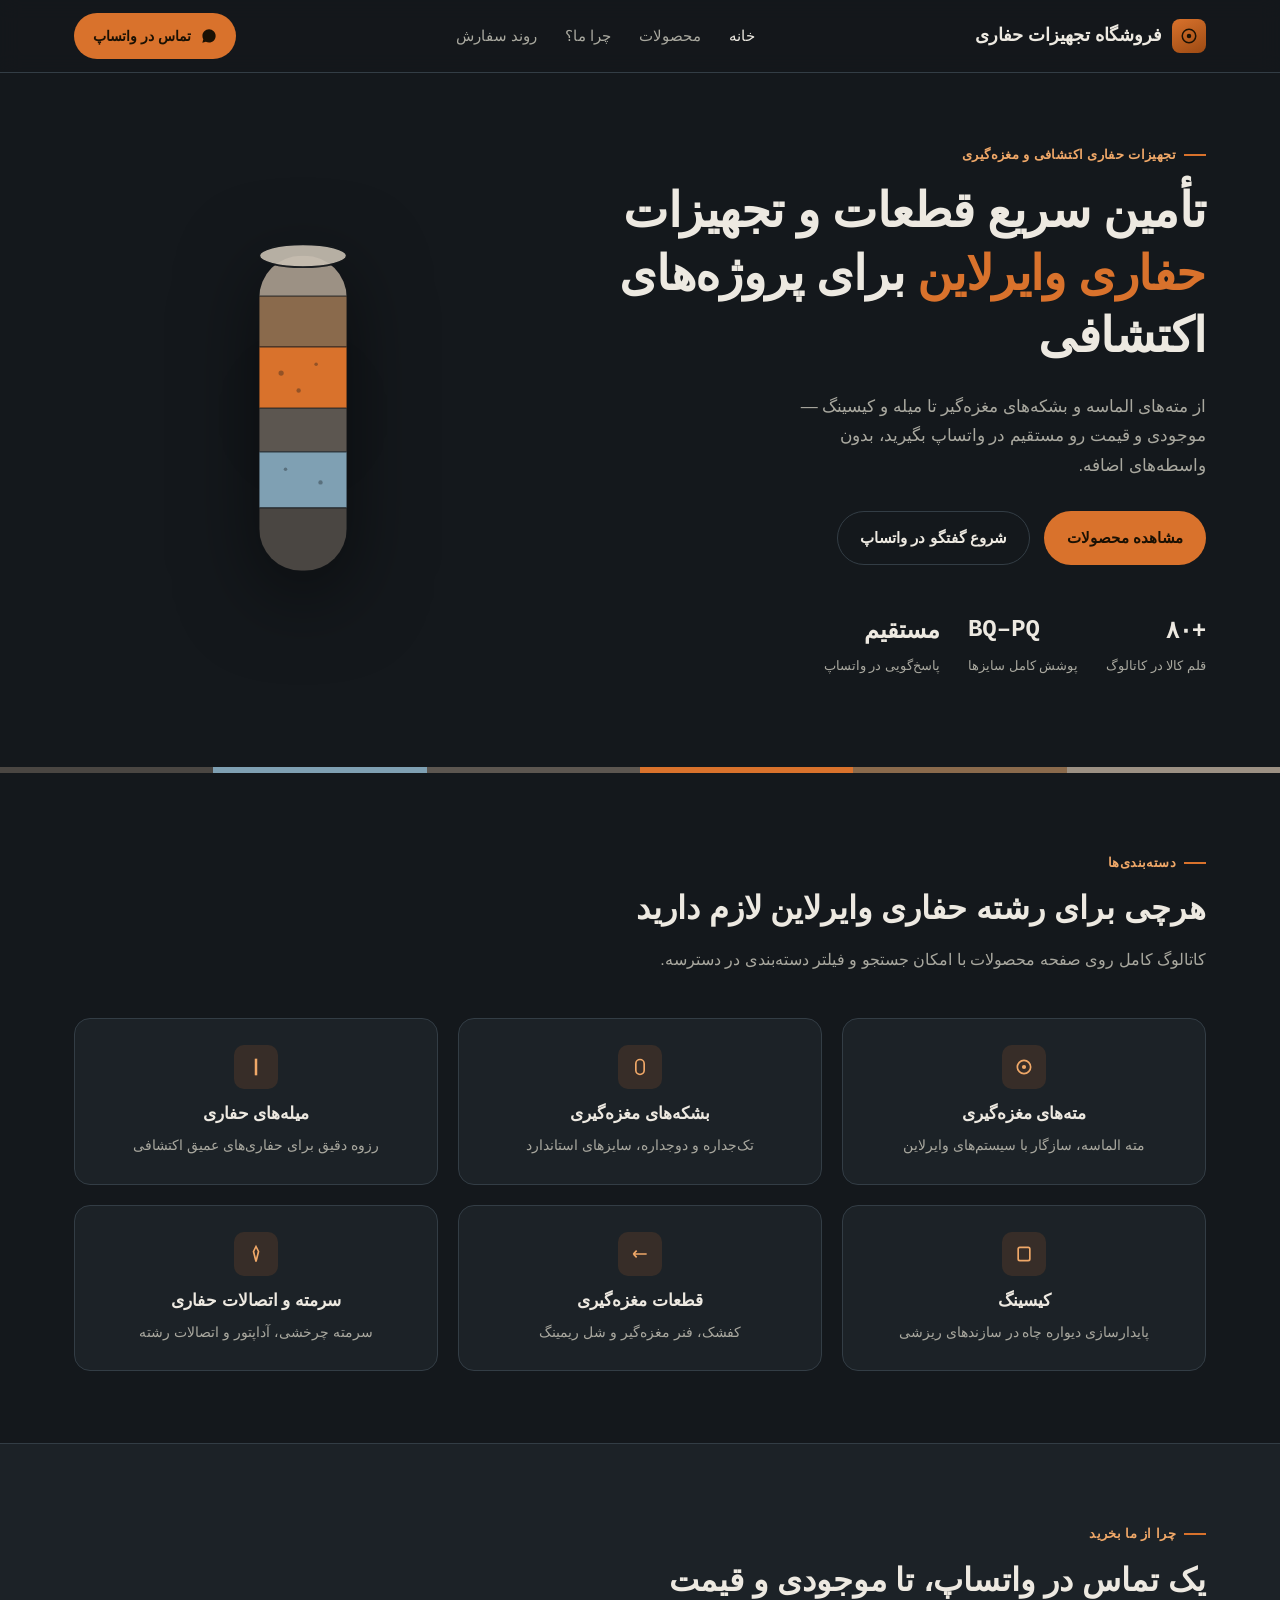
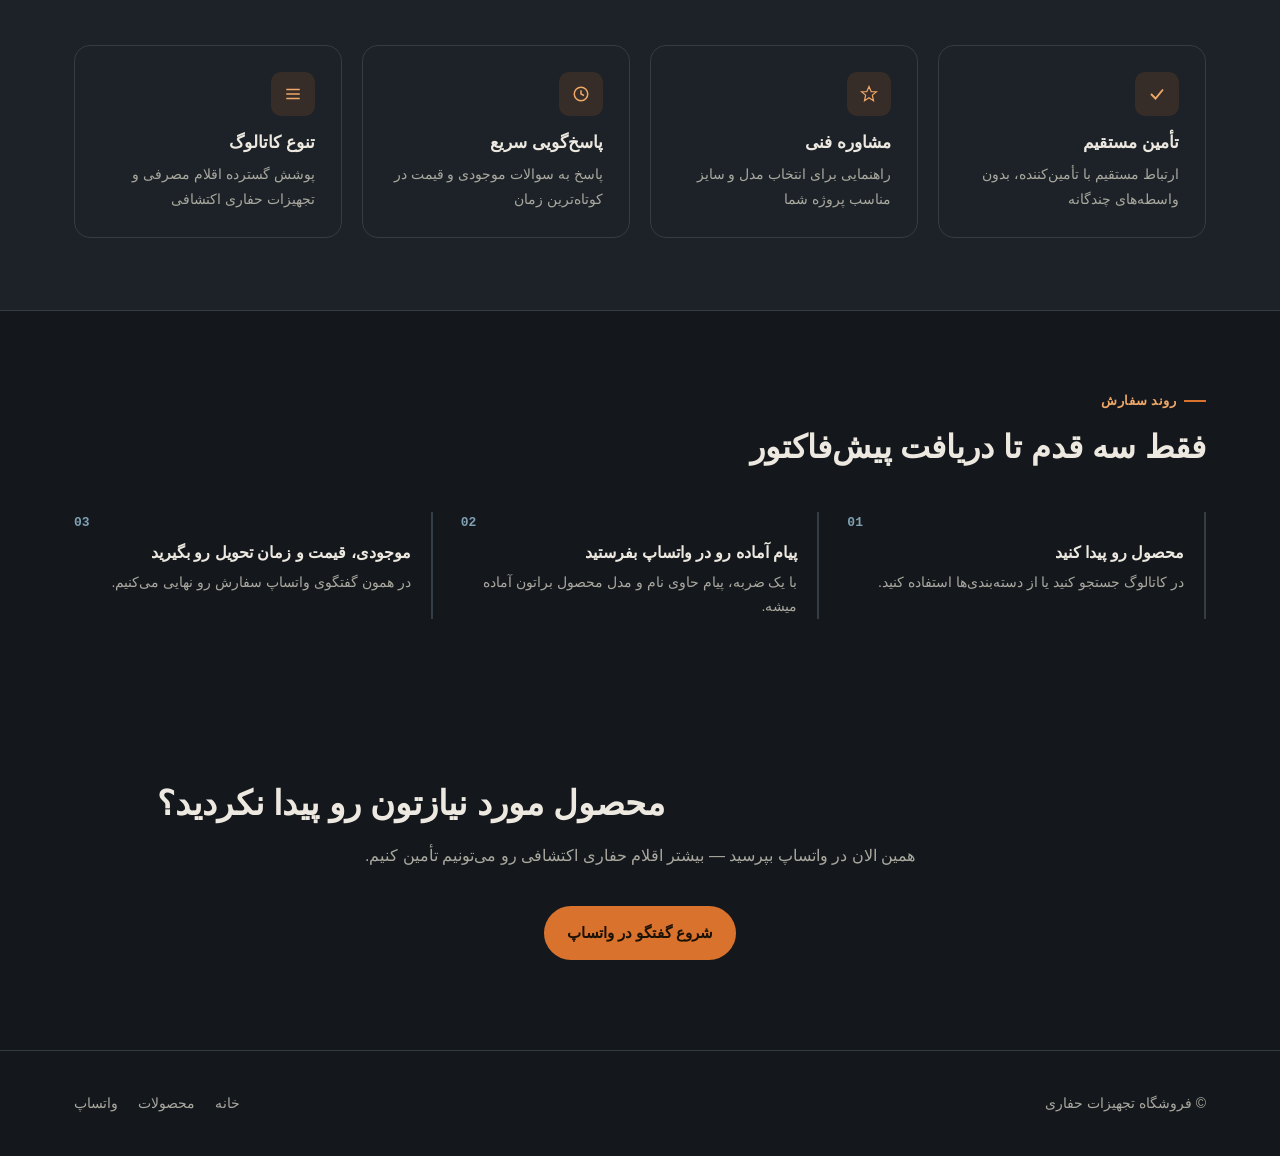
==== index.html @ 7eb8c816 "Add files via upload first commit" ====
<!DOCTYPE html>
<html lang="fa" dir="rtl">
<head>
<meta charset="UTF-8" />
<meta name="viewport" content="width=device-width, initial-scale=1.0" />
<title>فروشگاه تجهیزات حفاری | تأمین تخصصی تجهیزات حفاری اکتشافی</title>
<meta name="description" content="تأمین تجهیزات و اقلام مصرفی حفاری اکتشافی و مغزه‌گیری وایرلاین — مته، بشکه مغزه‌گیر، میله حفاری، کیسینگ و قطعات مرتبط." />
<link rel="stylesheet" href="style.css" />
</head>
<body>

<header class="site-header">
  <div class="container">
    <a href="index.html" class="brand">
      <span class="brand-mark">
        <svg viewBox="0 0 24 24" width="18" height="18"><circle cx="12" cy="12" r="9" fill="none" stroke="currentColor" stroke-width="2"/><circle cx="12" cy="12" r="3" fill="currentColor"/></svg>
      </span>
      <span data-company-name>فروشگاه تجهیزات حفاری</span>
    </a>
    <nav class="main-nav">
      <a href="index.html" aria-current="page">خانه</a>
      <a href="products.html">محصولات</a>
      <a href="#trust">چرا ما؟</a>
      <a href="#steps">روند سفارش</a>
    </nav>
    <div class="header-actions">
      <a class="btn btn-primary" data-whatsapp-general href="#">
        <svg viewBox="0 0 24 24" width="16" height="16"><path fill="currentColor" d="M12.04 2C6.58 2 2.13 6.45 2.13 11.91c0 1.75.46 3.45 1.32 4.95L2 22l5.29-1.39a9.9 9.9 0 0 0 4.75 1.21h.01c5.46 0 9.91-4.45 9.91-9.91 0-2.65-1.03-5.14-2.9-7.01A9.82 9.82 0 0 0 12.04 2"/></svg>
        تماس در واتساپ
      </a>
    </div>
  </div>
</header>

<section class="hero">
  <div class="container">
    <div>
      <div class="eyebrow">تجهیزات حفاری اکتشافی و مغزه‌گیری</div>
      <h1>تأمین سریع قطعات و تجهیزات <span>حفاری وایرلاین</span> برای پروژه‌های اکتشافی</h1>
      <p class="lead">از مته‌های الماسه و بشکه‌های مغزه‌گیر تا میله و کیسینگ — موجودی و قیمت رو مستقیم در واتساپ بگیرید، بدون واسطه‌های اضافه.</p>
      <div class="hero-actions">
        <a href="products.html" class="btn btn-primary">مشاهده محصولات</a>
        <a data-whatsapp-general href="#" class="btn btn-ghost">شروع گفتگو در واتساپ</a>
      </div>
      <div class="hero-stats">
        <div><strong>+۸۰</strong><span>قلم کالا در کاتالوگ</span></div>
        <div><strong class="ltr" dir="ltr">BQ–PQ</strong><span>پوشش کامل سایزها</span></div>
        <div><strong>مستقیم</strong><span>پاسخ‌گویی در واتساپ</span></div>
      </div>
    </div>

    <div class="core-sample" aria-hidden="true">
      <svg class="drill-icon" viewBox="0 0 40 40" width="34" height="34">
        <g fill="none" stroke="currentColor" stroke-width="2.4">
          <circle cx="20" cy="20" r="9"/>
          <path d="M20 2v7M20 31v7M2 20h7M31 20h7M7 7l5 5M28 28l5 5M33 7l-5 5M12 28l-5 5"/>
        </g>
      </svg>
      <svg viewBox="0 0 160 400" width="140">
        <defs>
          <clipPath id="coreClip"><rect x="30" y="26" width="100" height="360" rx="48"/></clipPath>
        </defs>
        <g clip-path="url(#coreClip)">
          <rect x="30" y="26"  width="100" height="46" fill="#9c9184"/>
          <rect x="30" y="72"  width="100" height="58" fill="#8a6a4c"/>
          <rect x="30" y="130" width="100" height="70" fill="#d9722c"/>
          <rect x="30" y="200" width="100" height="50" fill="#5c5650"/>
          <rect x="30" y="250" width="100" height="64" fill="#7fa0b3"/>
          <rect x="30" y="314" width="100" height="72" fill="#4a4642"/>
          <g stroke="#14181c" stroke-width="2" opacity="0.5">
            <line x1="30" y1="72"  x2="130" y2="72"/>
            <line x1="30" y1="130" x2="130" y2="130"/>
            <line x1="30" y1="200" x2="130" y2="200"/>
            <line x1="30" y1="250" x2="130" y2="250"/>
            <line x1="30" y1="314" x2="130" y2="314"/>
          </g>
          <g fill="#14181c" opacity="0.35">
            <circle cx="55" cy="160" r="3"/><circle cx="95" cy="150" r="2"/><circle cx="75" cy="180" r="2.5"/>
            <circle cx="60" cy="270" r="2"/><circle cx="100" cy="285" r="2.5"/>
          </g>
        </g>
        <ellipse cx="80" cy="26" rx="50" ry="13" fill="#c9c0b3" stroke="#14181c" stroke-width="2" opacity="0.9"/>
        <path d="M30 26a50 13 0 0 0 100 0" fill="none" stroke="#14181c" stroke-width="2" opacity="0.35"/>
      </svg>
    </div>
  </div>
</section>

<div class="strata-rule" aria-hidden="true">
  <span style="background:#9c9184"></span><span style="background:#8a6a4c"></span>
  <span style="background:#d9722c"></span><span style="background:#5c5650"></span>
  <span style="background:#7fa0b3"></span><span style="background:#4a4642"></span>
</div>

<section id="categories">
  <div class="container">
    <div class="section-head reveal">
      <div class="eyebrow">دسته‌بندی‌ها</div>
      <h2>هرچی برای رشته حفاری وایرلاین لازم دارید</h2>
      <p>کاتالوگ کامل روی صفحه محصولات با امکان جستجو و فیلتر دسته‌بندی در دسترسه.</p>
    </div>
    <div class="grid-3">
      <a href="products.html" class="category-card reveal">
        <div class="category-icon"><svg viewBox="0 0 24 24" width="20" height="20"><circle cx="12" cy="12" r="8" fill="none" stroke="currentColor" stroke-width="2"/><circle cx="12" cy="12" r="2.5" fill="currentColor"/></svg></div>
        <h3>مته‌های مغزه‌گیری</h3>
        <p>مته الماسه، سازگار با سیستم‌های وایرلاین</p>
      </a>
      <a href="products.html" class="category-card reveal">
        <div class="category-icon"><svg viewBox="0 0 24 24" width="20" height="20"><rect x="7" y="3" width="10" height="18" rx="5" fill="none" stroke="currentColor" stroke-width="2"/></svg></div>
        <h3>بشکه‌های مغزه‌گیری</h3>
        <p>تک‌جداره و دوجداره، سایزهای استاندارد</p>
      </a>
      <a href="products.html" class="category-card reveal">
        <div class="category-icon"><svg viewBox="0 0 24 24" width="20" height="20"><line x1="12" y1="2" x2="12" y2="22" stroke="currentColor" stroke-width="3"/></svg></div>
        <h3>میله‌های حفاری</h3>
        <p>رزوه دقیق برای حفاری‌های عمیق اکتشافی</p>
      </a>
      <a href="products.html" class="category-card reveal">
        <div class="category-icon"><svg viewBox="0 0 24 24" width="20" height="20"><rect x="5" y="4" width="14" height="16" rx="2" fill="none" stroke="currentColor" stroke-width="2"/></svg></div>
        <h3>کیسینگ</h3>
        <p>پایدارسازی دیواره چاه در سازندهای ریزشی</p>
      </a>
      <a href="products.html" class="category-card reveal">
        <div class="category-icon"><svg viewBox="0 0 24 24" width="20" height="20"><path d="M4 12h16M4 12l4-4M4 12l4 4" fill="none" stroke="currentColor" stroke-width="2"/></svg></div>
        <h3>قطعات مغزه‌گیری</h3>
        <p>کفشک، فنر مغزه‌گیر و شل ریمینگ</p>
      </a>
      <a href="products.html" class="category-card reveal">
        <div class="category-icon"><svg viewBox="0 0 24 24" width="20" height="20"><path d="M12 3l3 6-3 12-3-12z" fill="none" stroke="currentColor" stroke-width="2"/></svg></div>
        <h3>سرمته و اتصالات حفاری</h3>
        <p>سرمته چرخشی، آداپتور و اتصالات رشته</p>
      </a>
    </div>
  </div>
</section>

<section class="trust-band" id="trust">
  <div class="container">
    <div class="section-head reveal">
      <div class="eyebrow">چرا از ما بخرید</div>
      <h2>یک تماس در واتساپ، تا موجودی و قیمت</h2>
    </div>
    <div class="grid-4">
      <div class="feature-card reveal">
        <div class="feature-icon"><svg viewBox="0 0 24 24" width="18" height="18"><path d="M4 12l6 6L20 6" fill="none" stroke="currentColor" stroke-width="2.5"/></svg></div>
        <h3>تأمین مستقیم</h3>
        <p>ارتباط مستقیم با تأمین‌کننده، بدون واسطه‌های چندگانه</p>
      </div>
      <div class="feature-card reveal">
        <div class="feature-icon"><svg viewBox="0 0 24 24" width="18" height="18"><path d="M12 2l3 7h7l-5.5 4.5L18 21l-6-4-6 4 1.5-7.5L2 9h7z" fill="none" stroke="currentColor" stroke-width="1.6"/></svg></div>
        <h3>مشاوره فنی</h3>
        <p>راهنمایی برای انتخاب مدل و سایز مناسب پروژه شما</p>
      </div>
      <div class="feature-card reveal">
        <div class="feature-icon"><svg viewBox="0 0 24 24" width="18" height="18"><circle cx="12" cy="12" r="9" fill="none" stroke="currentColor" stroke-width="2"/><path d="M12 7v5l4 2" fill="none" stroke="currentColor" stroke-width="2"/></svg></div>
        <h3>پاسخ‌گویی سریع</h3>
        <p>پاسخ به سوالات موجودی و قیمت در کوتاه‌ترین زمان</p>
      </div>
      <div class="feature-card reveal">
        <div class="feature-icon"><svg viewBox="0 0 24 24" width="18" height="18"><path d="M3 12h18M3 6h18M3 18h18" stroke="currentColor" stroke-width="2"/></svg></div>
        <h3>تنوع کاتالوگ</h3>
        <p>پوشش گسترده اقلام مصرفی و تجهیزات حفاری اکتشافی</p>
      </div>
    </div>
  </div>
</section>

<section id="steps">
  <div class="container">
    <div class="section-head reveal">
      <div class="eyebrow">روند سفارش</div>
      <h2>فقط سه قدم تا دریافت پیش‌فاکتور</h2>
    </div>
    <div class="steps-row">
      <div class="step reveal">
        <strong class="ltr">01</strong>
        <h4>محصول رو پیدا کنید</h4>
        <p>در کاتالوگ جستجو کنید یا از دسته‌بندی‌ها استفاده کنید.</p>
      </div>
      <div class="step reveal">
        <strong class="ltr">02</strong>
        <h4>پیام آماده رو در واتساپ بفرستید</h4>
        <p>با یک ضربه، پیام حاوی نام و مدل محصول براتون آماده میشه.</p>
      </div>
      <div class="step reveal">
        <strong class="ltr">03</strong>
        <h4>موجودی، قیمت و زمان تحویل رو بگیرید</h4>
        <p>در همون گفتگوی واتساپ سفارش رو نهایی می‌کنیم.</p>
      </div>
    </div>
  </div>
</section>

<section class="cta-band">
  <div class="container reveal">
    <h2>محصول مورد نیازتون رو پیدا نکردید؟</h2>
    <p>همین الان در واتساپ بپرسید — بیشتر اقلام حفاری اکتشافی رو می‌تونیم تأمین کنیم.</p>
    <a data-whatsapp-general href="#" class="btn btn-primary">شروع گفتگو در واتساپ</a>
  </div>
</section>

<footer class="site-footer">
  <div class="container">
    <span>© <span data-company-name>فروشگاه تجهیزات حفاری</span></span>
    <div class="footer-links">
      <a href="index.html">خانه</a>
      <a href="products.html">محصولات</a>
      <a data-whatsapp-general href="#">واتساپ</a>
    </div>
  </div>
</footer>

<script src="products-data.js"></script>
<script src="main.js"></script>
</body>
</html>
---- style.css ----
/* ==========================================================================
   فونت فارسی (روی همین ریپازیتوری میزبانی می‌شود، بدون وابستگی به سرویس‌های
   خارجی مثل Google Fonts — برای پایداری بیشتر روی اینترنت داخل ایران)
   ========================================================================== */
@font-face {
  font-family: "Vazirmatn";
  src: url("fonts/Vazirmatn-Regular.woff2") format("woff2");
  font-weight: 400;
  font-display: swap;
}
@font-face {
  font-family: "Vazirmatn";
  src: url("fonts/Vazirmatn-Medium.woff2") format("woff2");
  font-weight: 500;
  font-display: swap;
}
@font-face {
  font-family: "Vazirmatn";
  src: url("fonts/Vazirmatn-SemiBold.woff2") format("woff2");
  font-weight: 600;
  font-display: swap;
}
@font-face {
  font-family: "Vazirmatn";
  src: url("fonts/Vazirmatn-Black.woff2") format("woff2");
  font-weight: 900;
  font-display: swap;
}

/* ==========================================================================
   توکن‌های طراحی
   ========================================================================== */
:root {
  --ink: #14181c;
  --surface: #1c2227;
  --surface-raised: #262e35;
  --border: #333d45;

  --accent: #d9722c;
  --accent-soft: #f0a868;
  --steel: #7fa0b3;

  --paper: #ede9e1;
  --paper-dim: #a9a89f;

  --radius: 10px;
  --radius-lg: 16px;
  --shadow: 0 12px 30px -12px rgba(0, 0, 0, 0.55);

  --font-body: "Vazirmatn", Tahoma, "Segoe UI", sans-serif;
  --font-mono: "SFMono-Regular", Consolas, "Liberation Mono", Menlo, monospace;

  --container: 1180px;
}

/* ==========================================================================
   پایه
   ========================================================================== */
* {
  box-sizing: border-box;
}
html {
  scroll-behavior: smooth;
}
body {
  margin: 0;
  background: var(--ink);
  color: var(--paper);
  font-family: var(--font-body);
  line-height: 1.75;
  -webkit-font-smoothing: antialiased;
}
img {
  max-width: 100%;
  display: block;
}
a {
  color: inherit;
  text-decoration: none;
}
h1, h2, h3, h4 {
  font-weight: 900;
  line-height: 1.3;
  margin: 0 0 0.5em;
}
p {
  margin: 0 0 1em;
  color: var(--paper-dim);
}
.container {
  max-width: var(--container);
  margin-inline: auto;
  padding-inline: 24px;
}
.ltr {
  direction: ltr;
  unicode-bidi: isolate;
  font-family: var(--font-mono);
}
section {
  padding-block: 72px;
}
.eyebrow {
  display: inline-flex;
  align-items: center;
  gap: 8px;
  font-size: 13px;
  font-weight: 600;
  letter-spacing: 0.03em;
  color: var(--accent-soft);
  margin-bottom: 14px;
}
.eyebrow::before {
  content: "";
  width: 22px;
  height: 2px;
  background: var(--accent);
  display: inline-block;
}

/* ==========================================================================
   دکمه‌ها
   ========================================================================== */
.btn {
  display: inline-flex;
  align-items: center;
  gap: 10px;
  padding: 13px 22px;
  border-radius: 999px;
  font-weight: 600;
  font-size: 15px;
  border: 1px solid transparent;
  cursor: pointer;
  transition: transform 0.15s ease, box-shadow 0.15s ease, background 0.15s ease;
  white-space: nowrap;
}
.btn:active {
  transform: scale(0.97);
}
.btn-primary {
  background: var(--accent);
  color: #1a1104;
}
.btn-primary:hover {
  background: var(--accent-soft);
  box-shadow: 0 8px 20px -6px rgba(217, 114, 44, 0.55);
}
.btn-ghost {
  background: transparent;
  border-color: var(--border);
  color: var(--paper);
}
.btn-ghost:hover {
  border-color: var(--steel);
  color: var(--steel);
}
.btn-whatsapp {
  background: #25d366;
  color: #05320f;
  width: 100%;
  justify-content: center;
}
.btn-whatsapp:hover {
  background: #34e37a;
}

/* ==========================================================================
   هدر
   ========================================================================== */
.site-header {
  position: sticky;
  top: 0;
  z-index: 40;
  background: rgba(20, 24, 28, 0.85);
  backdrop-filter: blur(10px);
  border-bottom: 1px solid var(--border);
}
.site-header .container {
  display: flex;
  align-items: center;
  justify-content: space-between;
  height: 72px;
}
.brand {
  display: flex;
  align-items: center;
  gap: 10px;
  font-weight: 900;
  font-size: 18px;
}
.brand-mark {
  width: 34px;
  height: 34px;
  border-radius: 8px;
  background: linear-gradient(155deg, var(--accent), #9c4a13);
  display: grid;
  place-items: center;
  color: #1a1104;
  flex-shrink: 0;
}
.main-nav {
  display: flex;
  align-items: center;
  gap: 28px;
}
.main-nav a {
  font-size: 15px;
  color: var(--paper-dim);
  font-weight: 500;
}
.main-nav a:hover,
.main-nav a[aria-current="page"] {
  color: var(--paper);
}
.header-actions {
  display: flex;
  align-items: center;
  gap: 12px;
}
.header-actions .btn {
  padding: 10px 18px;
  font-size: 14px;
}
@media (max-width: 720px) {
  .main-nav {
    display: none;
  }
}

/* ==========================================================================
   هیرو + نمونه لایه‌های مغزه (المان بصری اصلی)
   ========================================================================== */
.hero {
  padding-block: 64px 88px;
  overflow: hidden;
  position: relative;
}
.hero .container {
  display: grid;
  grid-template-columns: 1.15fr 0.85fr;
  gap: 56px;
  align-items: center;
}
.hero h1 {
  font-size: clamp(30px, 4.4vw, 48px);
  letter-spacing: -0.01em;
}
.hero h1 span {
  color: var(--accent);
}
.hero .lead {
  font-size: 17px;
  max-width: 46ch;
}
.hero-actions {
  display: flex;
  gap: 14px;
  margin-top: 30px;
  flex-wrap: wrap;
}
.hero-stats {
  display: flex;
  gap: 28px;
  margin-top: 44px;
  flex-wrap: wrap;
}
.hero-stats div strong {
  display: block;
  font-size: 24px;
  color: var(--paper);
  font-weight: 900;
}
.hero-stats div span {
  font-size: 13px;
  color: var(--paper-dim);
}

.core-sample {
  position: relative;
  height: 420px;
  display: flex;
  justify-content: center;
}
.core-sample svg {
  height: 100%;
  filter: drop-shadow(0 25px 40px rgba(0, 0, 0, 0.5));
}
.core-sample .drill-icon {
  position: absolute;
  top: -18px;
  left: 50%;
  transform: translateX(-50%);
  color: var(--accent-soft);
  animation: spin 7s linear infinite;
  transform-origin: center;
}
@keyframes spin {
  from { transform: translateX(-50%) rotate(0deg); }
  to { transform: translateX(-50%) rotate(360deg); }
}
@media (prefers-reduced-motion: reduce) {
  .core-sample .drill-icon { animation: none; }
  html { scroll-behavior: auto; }
}
@media (max-width: 900px) {
  .hero .container {
    grid-template-columns: 1fr;
  }
  .core-sample {
    height: 220px;
    order: -1;
  }
}

/* strata divider used between sections */
.strata-rule {
  height: 6px;
  display: flex;
}
.strata-rule span {
  flex: 1;
}

/* ==========================================================================
   بخش دسته‌بندی‌ها / ویژگی‌ها
   ========================================================================== */
.section-head {
  max-width: 640px;
  margin-bottom: 44px;
}
.section-head h2 {
  font-size: clamp(24px, 3vw, 32px);
}
.grid-3 {
  display: grid;
  grid-template-columns: repeat(3, 1fr);
  gap: 20px;
}
.grid-4 {
  display: grid;
  grid-template-columns: repeat(4, 1fr);
  gap: 20px;
}
@media (max-width: 900px) {
  .grid-3, .grid-4 { grid-template-columns: repeat(2, 1fr); }
}
@media (max-width: 560px) {
  .grid-3, .grid-4 { grid-template-columns: 1fr; }
}
.feature-card, .category-card {
  background: var(--surface);
  border: 1px solid var(--border);
  border-radius: var(--radius-lg);
  padding: 26px;
  transition: transform 0.2s ease, border-color 0.2s ease;
}
.category-card {
  text-align: center;
}
.feature-card:hover, .category-card:hover {
  transform: translateY(-4px);
  border-color: var(--steel);
}
.feature-icon, .category-icon {
  width: 44px;
  height: 44px;
  border-radius: 10px;
  background: rgba(217, 114, 44, 0.14);
  color: var(--accent-soft);
  display: grid;
  place-items: center;
  margin-bottom: 16px;
}
.category-icon {
  margin-inline: auto;
  margin-bottom: 14px;
}
.feature-card h3, .category-card h3 {
  font-size: 17px;
  margin-bottom: 8px;
}
.feature-card p, .category-card p {
  font-size: 14px;
  margin: 0;
}

/* ==========================================================================
   بخش اعتماد / روند سفارش
   ========================================================================== */
.trust-band {
  background: var(--surface);
  border-top: 1px solid var(--border);
  border-bottom: 1px solid var(--border);
}
.steps-row {
  display: grid;
  grid-template-columns: repeat(3, 1fr);
  gap: 28px;
  counter-reset: step;
}
@media (max-width: 760px) {
  .steps-row { grid-template-columns: 1fr; }
}
.step {
  position: relative;
  padding-inline-start: 20px;
  border-inline-start: 2px solid var(--border);
}
.step strong {
  display: block;
  color: var(--steel);
  font-family: var(--font-mono);
  font-size: 13px;
  margin-bottom: 8px;
}
.step h4 {
  margin-bottom: 6px;
  font-size: 16px;
}
.step p {
  font-size: 14px;
  margin: 0;
}

/* ==========================================================================
   نوار CTA پایانی صفحه اصلی
   ========================================================================== */
.cta-band {
  text-align: center;
  padding-block: 90px;
}
.cta-band h2 {
  font-size: clamp(24px, 3.4vw, 34px);
  max-width: 640px;
  margin-inline: auto 0.5em;
}
.cta-band .btn {
  margin-top: 20px;
}

/* ==========================================================================
   فوتر
   ========================================================================== */
.site-footer {
  border-top: 1px solid var(--border);
  padding-block: 40px;
  font-size: 14px;
  color: var(--paper-dim);
}
.site-footer .container {
  display: flex;
  justify-content: space-between;
  align-items: center;
  flex-wrap: wrap;
  gap: 16px;
}
.footer-links {
  display: flex;
  gap: 20px;
}

/* ==========================================================================
   صفحه محصولات — نوار فیلتر
   ========================================================================== */
.page-header {
  padding-block: 48px 32px;
}
.page-header h1 {
  font-size: clamp(26px, 3.6vw, 38px);
}
.filter-bar {
  position: sticky;
  top: 72px;
  z-index: 30;
  background: rgba(20, 24, 28, 0.92);
  backdrop-filter: blur(10px);
  border-bottom: 1px solid var(--border);
  padding-block: 16px;
}
.filter-row {
  display: flex;
  align-items: center;
  gap: 16px;
  flex-wrap: wrap;
}
.search-input {
  flex: 1;
  min-width: 220px;
  background: var(--surface);
  border: 1px solid var(--border);
  border-radius: 999px;
  padding: 11px 18px;
  color: var(--paper);
  font-family: var(--font-body);
  font-size: 14px;
}
.search-input:focus {
  outline: none;
  border-color: var(--accent);
}
.pills {
  display: flex;
  gap: 8px;
  flex-wrap: wrap;
}
.pill {
  background: var(--surface);
  border: 1px solid var(--border);
  color: var(--paper-dim);
  padding: 8px 16px;
  border-radius: 999px;
  font-size: 13px;
  font-family: var(--font-body);
  cursor: pointer;
  transition: all 0.15s ease;
}
.pill:hover {
  border-color: var(--steel);
  color: var(--paper);
}
.pill.active {
  background: var(--accent);
  border-color: var(--accent);
  color: #1a1104;
  font-weight: 600;
}
.result-count {
  font-size: 13px;
  color: var(--paper-dim);
  white-space: nowrap;
}

/* ==========================================================================
   گرید محصولات و کارت
   ========================================================================== */
.product-grid {
  display: grid;
  grid-template-columns: repeat(auto-fill, minmax(270px, 1fr));
  gap: 22px;
  padding-block: 36px 80px;
}
.product-card {
  background: var(--surface);
  border: 1px solid var(--border);
  border-radius: var(--radius-lg);
  overflow: hidden;
  display: flex;
  flex-direction: column;
  transition: transform 0.2s ease, border-color 0.2s ease;
}
.product-card:hover {
  transform: translateY(-4px);
  border-color: var(--steel);
}
.product-media {
  position: relative;
  aspect-ratio: 4 / 3;
  background: linear-gradient(155deg, var(--surface-raised), var(--ink));
}
.product-media img {
  width: 100%;
  height: 100%;
  object-fit: cover;
}
.media-fallback {
  position: absolute;
  inset: 0;
  display: none;
  flex-direction: column;
  align-items: center;
  justify-content: center;
  gap: 8px;
  color: var(--steel);
}
.media-fallback span {
  font-size: 12px;
  color: var(--paper-dim);
}
.product-media.no-image img {
  display: none;
}
.product-media.no-image .media-fallback {
  display: flex;
}
.product-body {
  padding: 20px;
  display: flex;
  flex-direction: column;
  flex: 1;
}
.product-category {
  font-size: 12px;
  color: var(--steel);
  font-weight: 600;
  margin-bottom: 8px;
}
.product-name {
  font-size: 17px;
  margin-bottom: 8px;
}
.product-desc {
  font-size: 13.5px;
  flex: 1;
}
.model-list {
  display: flex;
  flex-wrap: wrap;
  gap: 6px;
  margin-bottom: 18px;
}
.model-pill {
  font-family: var(--font-mono);
  font-size: 12px;
  background: var(--surface-raised);
  border: 1px solid var(--border);
  color: var(--paper);
  padding: 3px 10px;
  border-radius: 6px;
}
.empty-state {
  text-align: center;
  padding-block: 60px;
  color: var(--paper-dim);
}

/* ==========================================================================
   ظاهر شدن تدریجی هنگام اسکرول
   ========================================================================== */
/* پیش‌فرض: کاملاً نمایان. حالت مخفی فقط توسط جاوااسکریپت و درست قبل از
   observe شدن اضافه می‌شود؛ یعنی اگر جاوااسکریپت اجرا نشود یا کند باشد،
   محتوا هیچ‌وقت مخفی نمی‌مونه. */
.reveal.pre-animate {
  opacity: 0;
  transform: translateY(16px);
  transition: opacity 0.6s ease, transform 0.6s ease;
}
.reveal.pre-animate.in-view {
  opacity: 1;
  transform: translateY(0);
}
@media (prefers-reduced-motion: reduce) {
  .reveal.pre-animate {
    opacity: 1;
    transform: none;
    transition: none;
  }
}
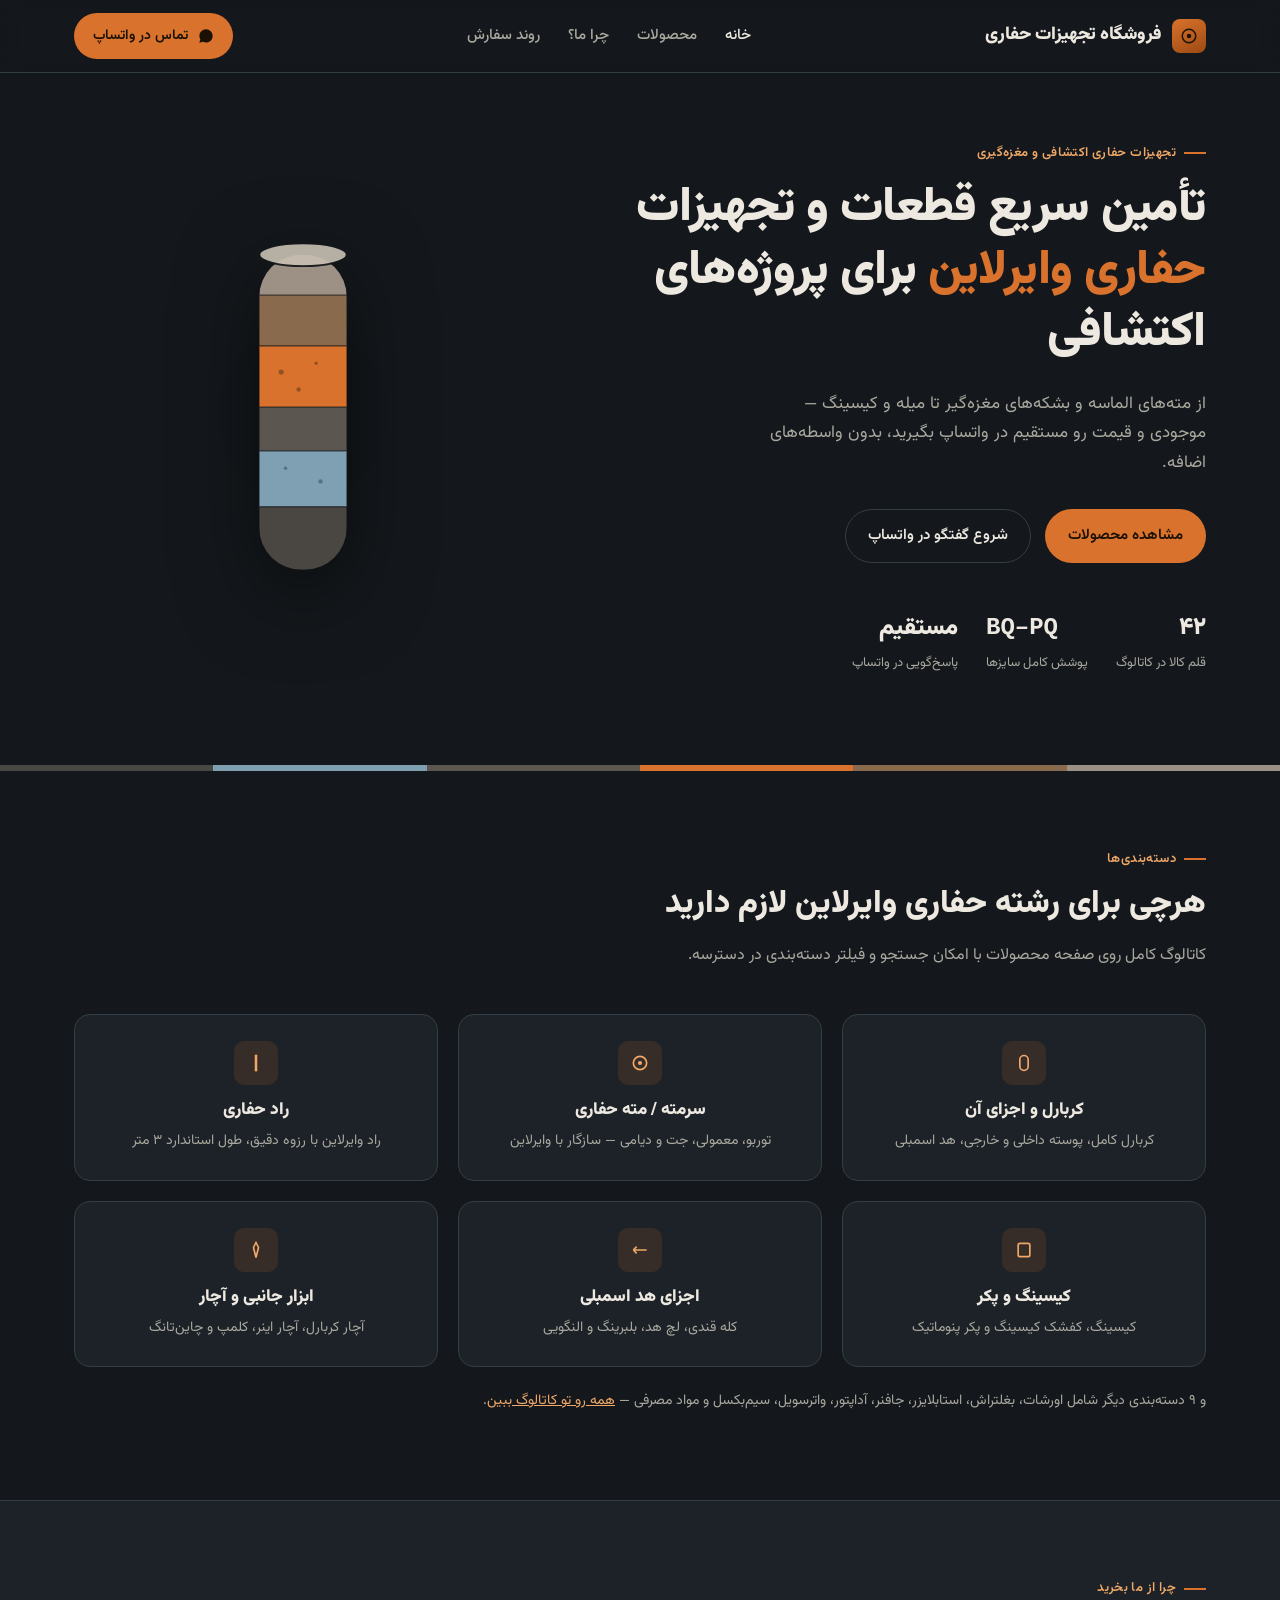
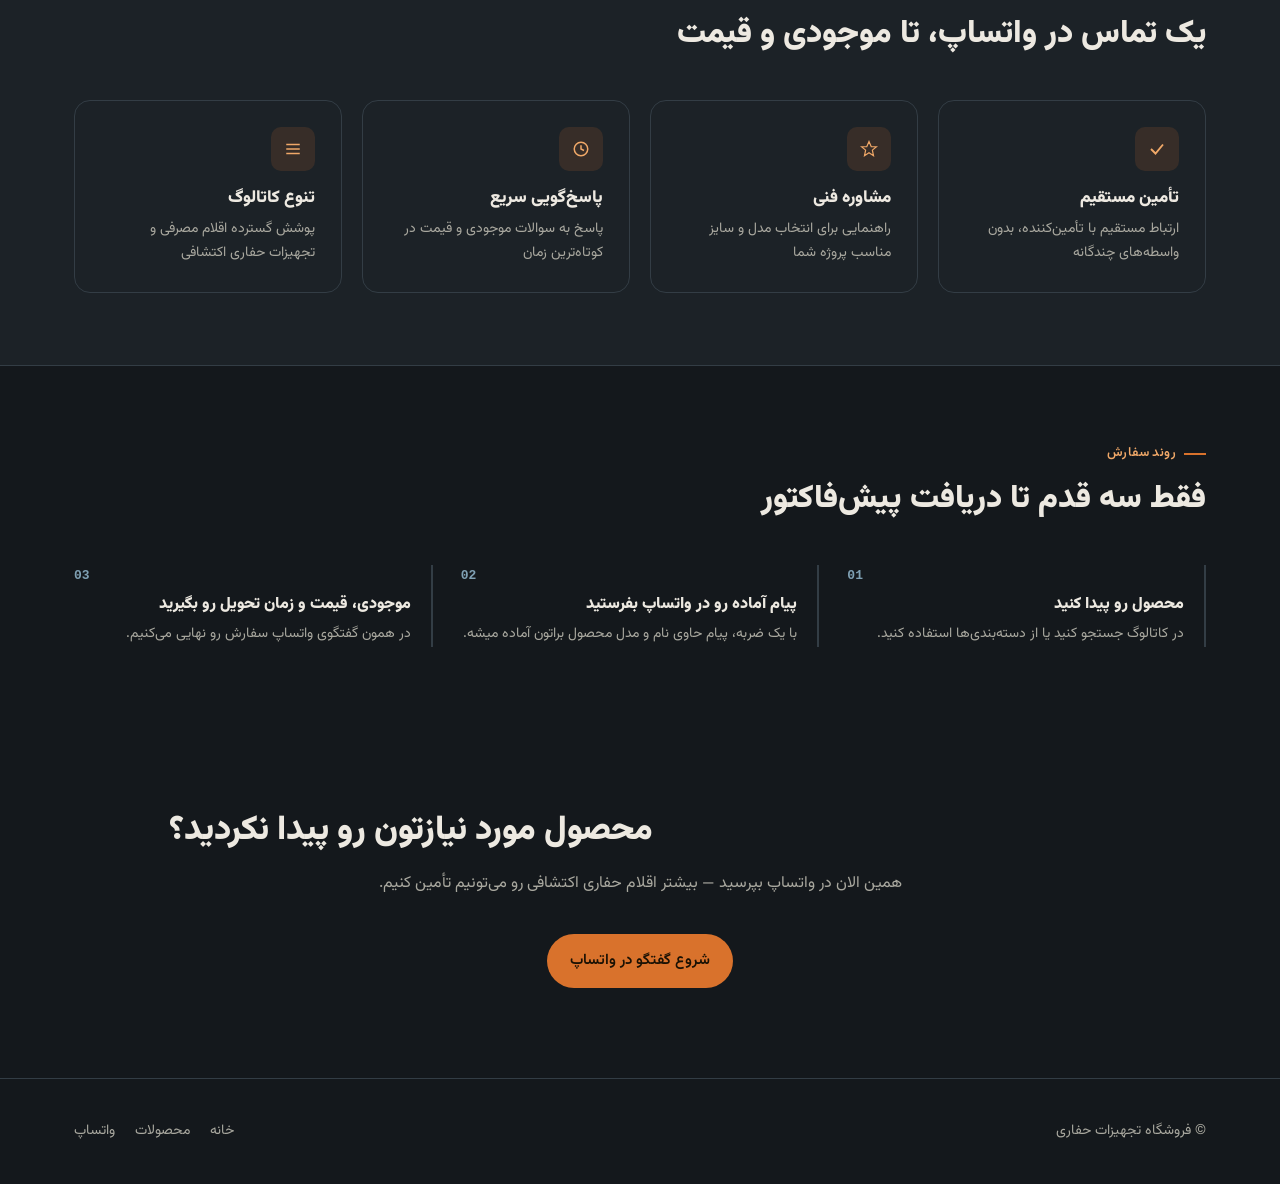
==== commit c87223f6: "Add files via upload Commit" ====
--- a/index.html
+++ b/index.html
@@ -43,7 +43,7 @@
         <a data-whatsapp-general href="#" class="btn btn-ghost">شروع گفتگو در واتساپ</a>
       </div>
       <div class="hero-stats">
-        <div><strong>+۸۰</strong><span>قلم کالا در کاتالوگ</span></div>
+        <div><strong data-product-count>—</strong><span>قلم کالا در کاتالوگ</span></div>
         <div><strong class="ltr" dir="ltr">BQ–PQ</strong><span>پوشش کامل سایزها</span></div>
         <div><strong>مستقیم</strong><span>پاسخ‌گویی در واتساپ</span></div>
       </div>
@@ -101,36 +101,37 @@
     </div>
     <div class="grid-3">
       <a href="products.html" class="category-card reveal">
+        <div class="category-icon"><svg viewBox="0 0 24 24" width="20" height="20"><rect x="7" y="3" width="10" height="18" rx="5" fill="none" stroke="currentColor" stroke-width="2"/></svg></div>
+        <h3>کربارل و اجزای آن</h3>
+        <p>کربارل کامل، پوسته داخلی و خارجی، هد اسمبلی</p>
+      </a>
+      <a href="products.html" class="category-card reveal">
         <div class="category-icon"><svg viewBox="0 0 24 24" width="20" height="20"><circle cx="12" cy="12" r="8" fill="none" stroke="currentColor" stroke-width="2"/><circle cx="12" cy="12" r="2.5" fill="currentColor"/></svg></div>
-        <h3>مته‌های مغزه‌گیری</h3>
-        <p>مته الماسه، سازگار با سیستم‌های وایرلاین</p>
-      </a>
-      <a href="products.html" class="category-card reveal">
-        <div class="category-icon"><svg viewBox="0 0 24 24" width="20" height="20"><rect x="7" y="3" width="10" height="18" rx="5" fill="none" stroke="currentColor" stroke-width="2"/></svg></div>
-        <h3>بشکه‌های مغزه‌گیری</h3>
-        <p>تک‌جداره و دوجداره، سایزهای استاندارد</p>
+        <h3>سرمته / مته حفاری</h3>
+        <p>توربو، معمولی، جت و دیامی — سازگار با وایرلاین</p>
       </a>
       <a href="products.html" class="category-card reveal">
         <div class="category-icon"><svg viewBox="0 0 24 24" width="20" height="20"><line x1="12" y1="2" x2="12" y2="22" stroke="currentColor" stroke-width="3"/></svg></div>
-        <h3>میله‌های حفاری</h3>
-        <p>رزوه دقیق برای حفاری‌های عمیق اکتشافی</p>
+        <h3>راد حفاری</h3>
+        <p>راد وایرلاین با رزوه دقیق، طول استاندارد ۳ متر</p>
       </a>
       <a href="products.html" class="category-card reveal">
         <div class="category-icon"><svg viewBox="0 0 24 24" width="20" height="20"><rect x="5" y="4" width="14" height="16" rx="2" fill="none" stroke="currentColor" stroke-width="2"/></svg></div>
-        <h3>کیسینگ</h3>
-        <p>پایدارسازی دیواره چاه در سازندهای ریزشی</p>
+        <h3>کیسینگ و پکر</h3>
+        <p>کیسینگ، کفشک کیسینگ و پکر پنوماتیک</p>
       </a>
       <a href="products.html" class="category-card reveal">
         <div class="category-icon"><svg viewBox="0 0 24 24" width="20" height="20"><path d="M4 12h16M4 12l4-4M4 12l4 4" fill="none" stroke="currentColor" stroke-width="2"/></svg></div>
-        <h3>قطعات مغزه‌گیری</h3>
-        <p>کفشک، فنر مغزه‌گیر و شل ریمینگ</p>
+        <h3>اجزای هد اسمبلی</h3>
+        <p>کله قندی، لچ هد، بلبرینگ و النگویی</p>
       </a>
       <a href="products.html" class="category-card reveal">
         <div class="category-icon"><svg viewBox="0 0 24 24" width="20" height="20"><path d="M12 3l3 6-3 12-3-12z" fill="none" stroke="currentColor" stroke-width="2"/></svg></div>
-        <h3>سرمته و اتصالات حفاری</h3>
-        <p>سرمته چرخشی، آداپتور و اتصالات رشته</p>
-      </a>
-    </div>
+        <h3>ابزار جانبی و آچار</h3>
+        <p>آچار کربارل، آچار اینر، کلمپ و چاین‌تانگ</p>
+      </a>
+    </div>
+    <p class="reveal" style="margin-top:22px; font-size:14px;">و ۹ دسته‌بندی دیگر شامل اورشات، بغلتراش، استابلایزر، جافنر، آداپتور، واترسویل، سیم‌بکسل و مواد مصرفی — <a href="products.html" style="color:var(--accent-soft); text-decoration:underline;">همه رو تو کاتالوگ ببین</a>.</p>
   </div>
 </section>
 
--- a/style.css
+++ b/style.css
@@ -596,7 +596,15 @@
 }
 .product-name {
   font-size: 17px;
-  margin-bottom: 8px;
+  margin-bottom: 2px;
+}
+.product-name-en {
+  display: block;
+  font-family: var(--font-mono);
+  font-size: 11.5px;
+  color: var(--steel);
+  margin-bottom: 10px;
+  text-align: left;
 }
 .product-desc {
   font-size: 13.5px;
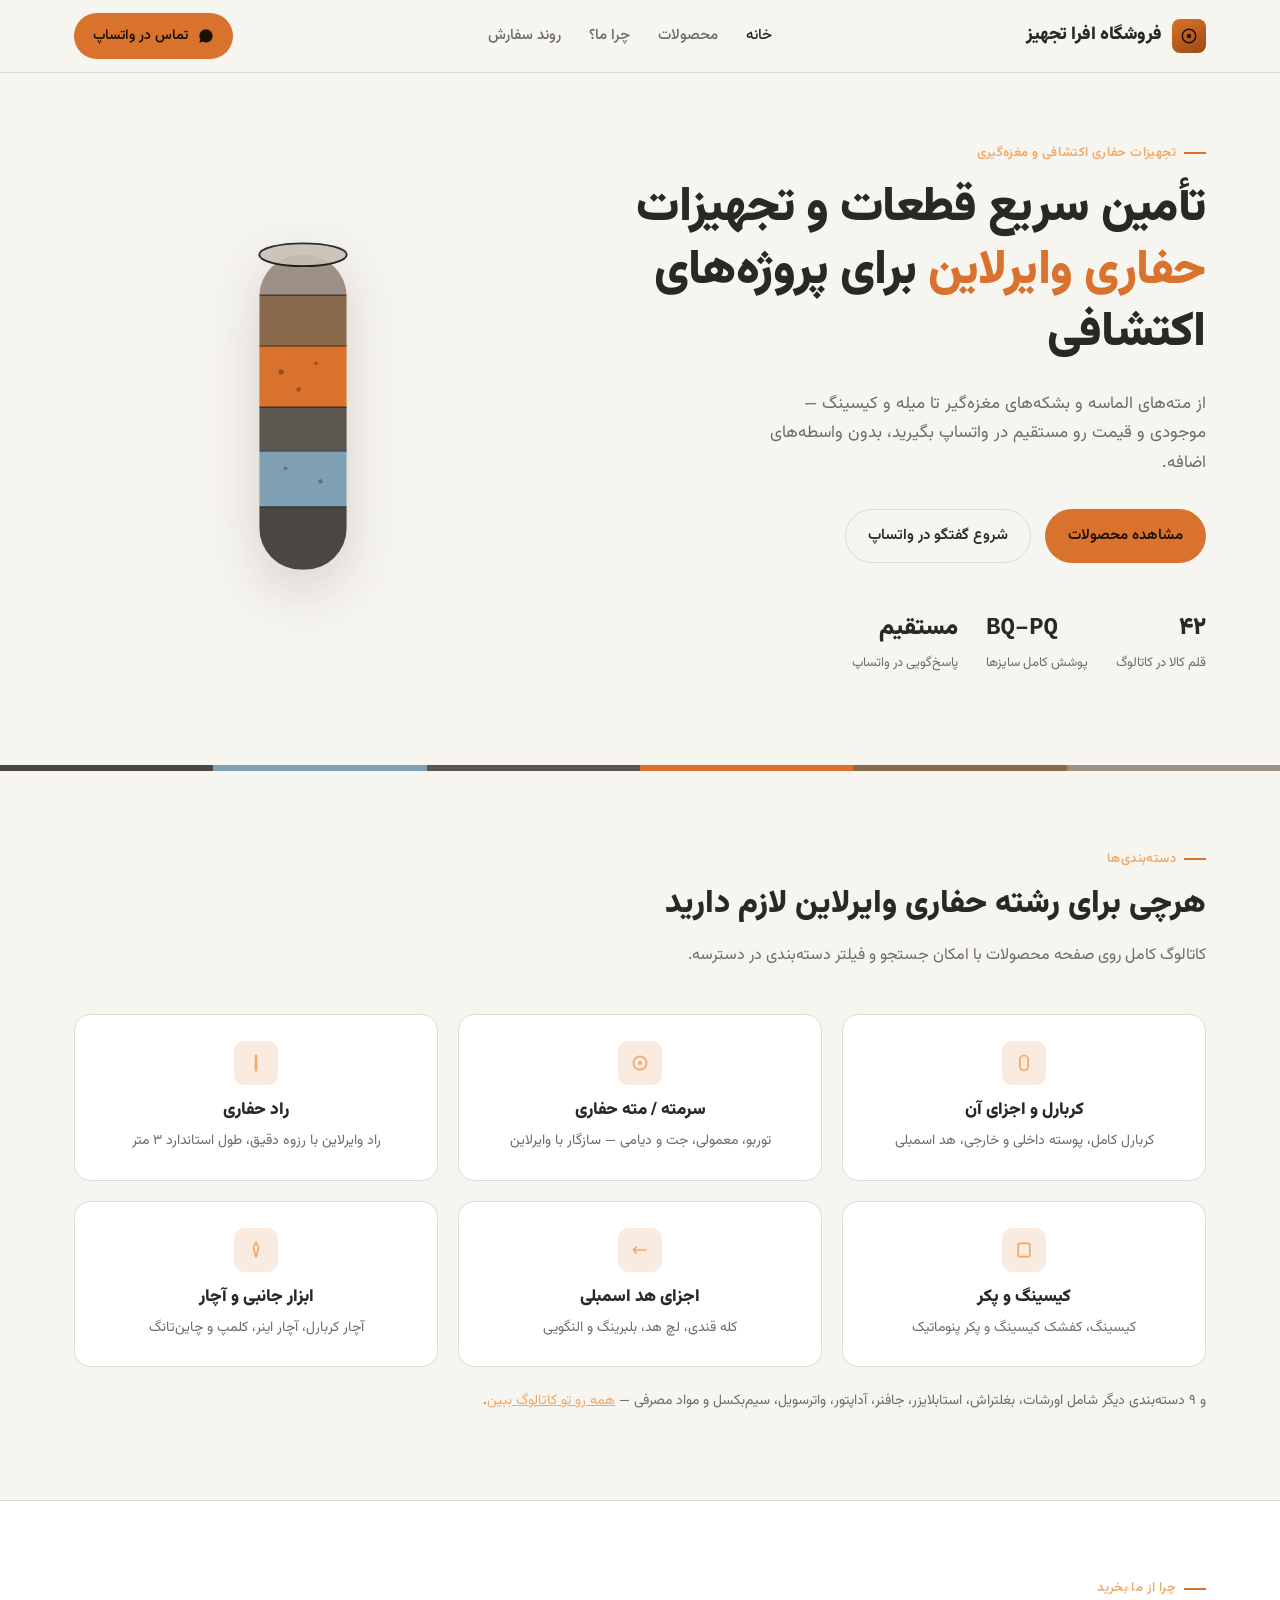
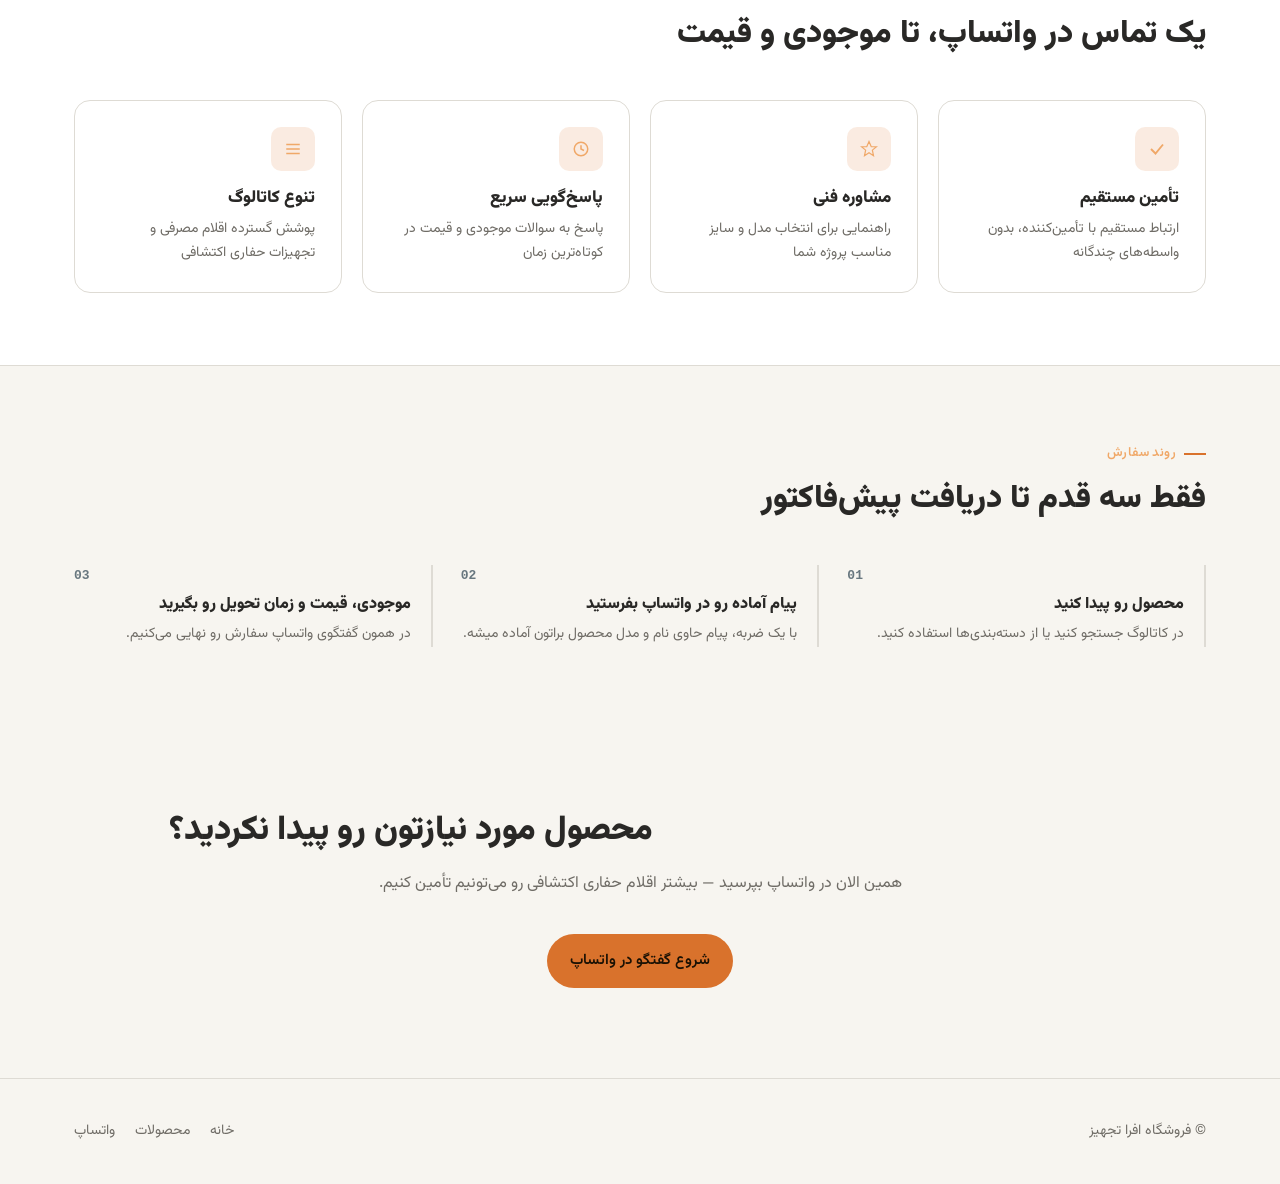
==== commit e6f77d15: "Add files via upload Commit" ====
--- a/index.html
+++ b/index.html
@@ -3,8 +3,8 @@
 <head>
 <meta charset="UTF-8" />
 <meta name="viewport" content="width=device-width, initial-scale=1.0" />
-<title>فروشگاه تجهیزات حفاری | تأمین تخصصی تجهیزات حفاری اکتشافی</title>
-<meta name="description" content="تأمین تجهیزات و اقلام مصرفی حفاری اکتشافی و مغزه‌گیری وایرلاین — مته، بشکه مغزه‌گیر، میله حفاری، کیسینگ و قطعات مرتبط." />
+<title>فروشگاه افرا تجهیز | تأمین تخصصی تجهیزات حفاری اکتشافی</title>
+<meta name="description" content="فروشگاه افرا تجهیز — تأمین تجهیزات و اقلام مصرفی حفاری اکتشافی و مغزه‌گیری وایرلاین: مته، بشکه مغزه‌گیر، میله حفاری، کیسینگ و قطعات مرتبط." />
 <link rel="stylesheet" href="style.css" />
 </head>
 <body>
@@ -15,7 +15,7 @@
       <span class="brand-mark">
         <svg viewBox="0 0 24 24" width="18" height="18"><circle cx="12" cy="12" r="9" fill="none" stroke="currentColor" stroke-width="2"/><circle cx="12" cy="12" r="3" fill="currentColor"/></svg>
       </span>
-      <span data-company-name>فروشگاه تجهیزات حفاری</span>
+      <span data-company-name>فروشگاه افرا تجهیز</span>
     </a>
     <nav class="main-nav">
       <a href="index.html" aria-current="page">خانه</a>
@@ -202,7 +202,7 @@
 
 <footer class="site-footer">
   <div class="container">
-    <span>© <span data-company-name>فروشگاه تجهیزات حفاری</span></span>
+    <span>© <span data-company-name>فروشگاه افرا تجهیز</span></span>
     <div class="footer-links">
       <a href="index.html">خانه</a>
       <a href="products.html">محصولات</a>
--- a/style.css
+++ b/style.css
@@ -31,21 +31,21 @@
    توکن‌های طراحی
    ========================================================================== */
 :root {
-  --ink: #14181c;
-  --surface: #1c2227;
-  --surface-raised: #262e35;
-  --border: #333d45;
+  --ink: #f7f5f0;
+  --surface: #ffffff;
+  --surface-raised: #f0eee9;
+  --border: #dedbd4;
 
   --accent: #d9722c;
   --accent-soft: #f0a868;
-  --steel: #7fa0b3;
-
-  --paper: #ede9e1;
-  --paper-dim: #a9a89f;
+  --steel: #68777f;
+
+  --paper: #292826;
+  --paper-dim: #6f6c66;
 
   --radius: 10px;
   --radius-lg: 16px;
-  --shadow: 0 12px 30px -12px rgba(0, 0, 0, 0.55);
+  --shadow: 0 12px 30px -12px rgba(60, 50, 40, 0.14);
 
   --font-body: "Vazirmatn", Tahoma, "Segoe UI", sans-serif;
   --font-mono: "SFMono-Regular", Consolas, "Liberation Mono", Menlo, monospace;
@@ -171,7 +171,7 @@
   position: sticky;
   top: 0;
   z-index: 40;
-  background: rgba(20, 24, 28, 0.85);
+  background: rgba(247, 245, 240, 0.92);
   backdrop-filter: blur(10px);
   border-bottom: 1px solid var(--border);
 }
@@ -283,7 +283,7 @@
 }
 .core-sample svg {
   height: 100%;
-  filter: drop-shadow(0 25px 40px rgba(0, 0, 0, 0.5));
+  filter: drop-shadow(0 20px 28px rgba(60, 50, 40, 0.18));
 }
 .core-sample .drill-icon {
   position: absolute;
@@ -472,7 +472,7 @@
   position: sticky;
   top: 72px;
   z-index: 30;
-  background: rgba(20, 24, 28, 0.92);
+  background: rgba(247, 245, 240, 0.94);
   backdrop-filter: blur(10px);
   border-bottom: 1px solid var(--border);
   padding-block: 16px;
